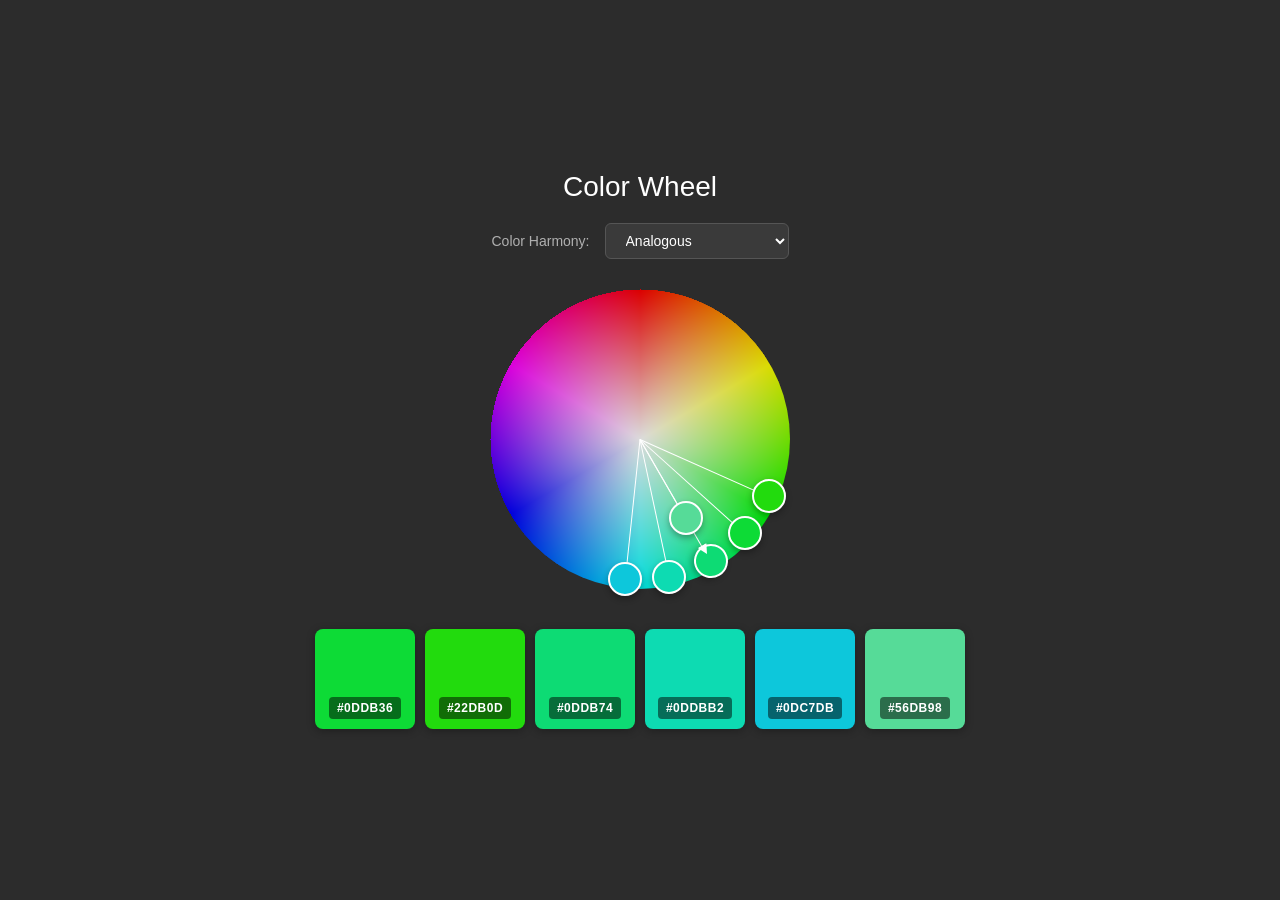
==== index.html @ 3002c6f0 "Initial Commit" ====
<!DOCTYPE html>
<html lang="en">
<head>
    <meta charset="UTF-8">
    <meta name="viewport" content="width=device-width, initial-scale=1.0">
    <title>Color Wheel - Multiple Harmonies</title>
    <link rel="stylesheet" href="styles.css">
</head>
<body>
    <div class="container">
        <h1>Color Wheel</h1>

        <div class="harmony-selector">
            <label for="harmonySelect">Color Harmony:</label>
            <select id="harmonySelect">
                <option value="analogous" selected>Analogous</option>
                <option value="monochromatic">Monochromatic</option>
                <option value="triad">Triad</option>
                <option value="complementary">Complementary</option>
                <option value="split-complementary">Split Complementary</option>
                <option value="square">Square</option>
                <option value="compound">Compound</option>
            </select>
        </div>

        <div class="color-wheel-container">
            <div class="canvas-markers" id="canvasMarkers">
                <canvas id="colorWheel" width="300" height="300"></canvas>
                <!-- Markers and spokes will be dynamically created here -->
            </div>
        </div>

        <div class="color-swatches" id="colorSwatches">
            <!-- Color swatches will be displayed here -->
        </div>
    </div>

    <script src="utils.js"></script>
    <script src="harmony/AnalogousHarmony.js"></script>
    <script src="harmony/MonochromaticHarmony.js"></script>
    <script src="harmony/TriadHarmony.js"></script>
    <script src="harmony/ComplementaryHarmony.js"></script>
    <script src="harmony/SplitComplementaryHarmony.js"></script>
    <script src="harmony/SquareHarmony.js"></script>
    <script src="harmony/CompoundHarmony.js"></script>
    <script src="colorwheel.js"></script>
</body>
</html>
---- styles.css ----
:root {
    --marker-size: 34px;
    --active-marker-size: 34px;
    --marker-border-color: #fff;
    --marker-border-width: 2px;
    --spoke-color: #fff;
}

* {
    box-sizing: border-box;
    margin: 0;
    padding: 0;
}

body {
    font-family: -apple-system, BlinkMacSystemFont, 'Segoe UI', Roboto, Oxygen, Ubuntu, Cantarell, sans-serif;
    background: #2c2c2c;
    color: #fff;
    padding: 20px;
    display: flex;
    justify-content: center;
    align-items: center;
    min-height: 100vh;
}

.container {
    max-width: 800px;
    width: 100%;
}

h1 {
    text-align: center;
    margin-bottom: 20px;
    font-weight: 300;
    font-size: 28px;
}

/* Harmony Selector */
.harmony-selector {
    display: flex;
    justify-content: center;
    align-items: center;
    gap: 15px;
    margin-bottom: 30px;
}

.harmony-selector label {
    font-size: 14px;
    font-weight: 500;
    color: #b0b0b0;
}

.harmony-selector select {
    padding: 8px 16px;
    font-size: 14px;
    background-color: #3a3a3a;
    color: #fff;
    border: 1px solid #555;
    border-radius: 6px;
    cursor: pointer;
    outline: none;
    transition: all 0.2s;
}

.harmony-selector select:hover {
    background-color: #454545;
    border-color: #4fc3db;
}

.harmony-selector select:focus {
    border-color: #4fc3db;
    box-shadow: 0 0 0 2px rgba(79, 195, 219, 0.2);
}

.color-wheel-container {
    display: flex;
    justify-content: center;
    margin-bottom: 40px;
}

.canvas-markers {
    position: relative;
    width: 300px;
    height: 300px;
    cursor: crosshair;
}

#colorWheel {
    position: absolute;
    top: 0;
    left: 0;
    border-radius: 50%;
}

/* Marker Styles */
.marker {
    position: absolute;
    display: flex;
    justify-content: center;
    align-items: center;
    width: var(--marker-size);
    height: var(--marker-size);
    top: 0;
    left: 0;
    border: solid var(--marker-border-width) var(--marker-border-color);
    border-radius: 50%;
    z-index: 1;
    cursor: crosshair;
    pointer-events: auto;
    box-shadow: 0 3px 6px rgba(0, 0, 0, 0.3);
    box-sizing: border-box;
    touch-action: none;
    transition: none;
}

.marker:hover {
    border-color: #4fc3db;
    border-width: 3px;
}

.active-marker {
    z-index: 5;
    width: var(--active-marker-size);
    height: var(--active-marker-size);
}

.base-marker-indicator {
    width: 10px;
    height: 10px;
    position: absolute;
    left: -3px;
    transform: rotate(90deg);
    user-select: none;
    pointer-events: none;
}

/* Spoke Styles */
.spoke {
    position: absolute;
    height: 1px;
    background-color: var(--spoke-color);
    pointer-events: none;
    transform-origin: 0 center;
    z-index: 0;
}

.active-spoke {
    z-index: 4;
}

/* Color Swatches */
.color-swatches {
    display: flex;
    gap: 10px;
    justify-content: center;
    flex-wrap: wrap;
}

.swatch {
    width: 100px;
    height: 100px;
    border-radius: 8px;
    display: flex;
    flex-direction: column;
    justify-content: flex-end;
    align-items: center;
    padding: 10px;
    box-shadow: 0 2px 8px rgba(0, 0, 0, 0.3);
    cursor: pointer;
    transition: transform 0.2s;
}

.swatch:hover {
    transform: translateY(-2px);
    box-shadow: 0 4px 12px rgba(0, 0, 0, 0.4);
}

.swatch-label {
    background: rgba(0, 0, 0, 0.5);
    color: white;
    padding: 4px 8px;
    border-radius: 4px;
    font-size: 12px;
    font-weight: bold;
    letter-spacing: 0.5px;
}

@media (max-width: 640px) {
    .marker {
        width: 40px;
        height: 40px;
    }

    .active-marker {
        width: 40px;
        height: 40px;
    }
}
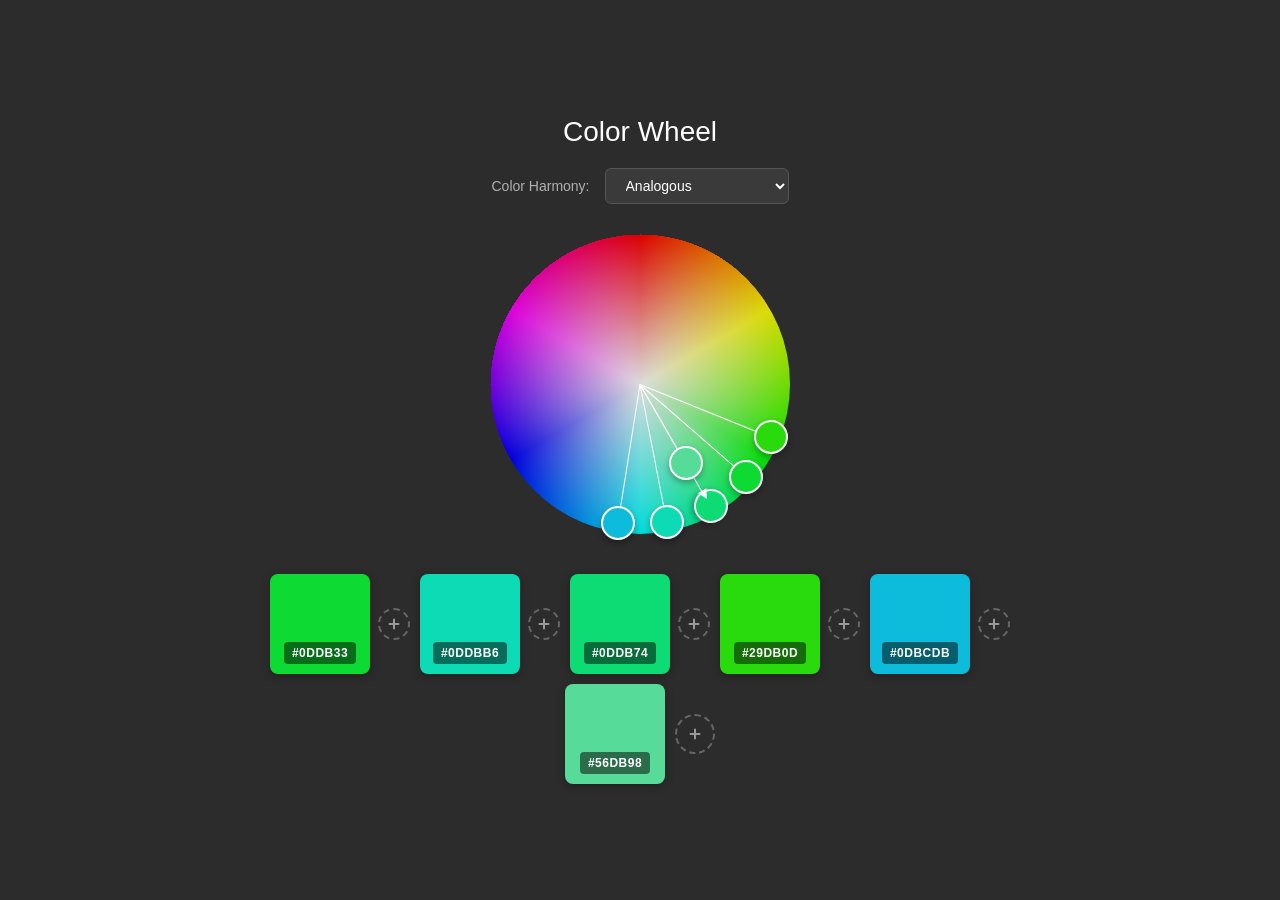
==== commit 382e2275: "added additional markers" ====
--- a/index.html
+++ b/index.html
@@ -36,13 +36,8 @@
     </div>
 
     <script src="utils.js"></script>
-    <script src="harmony/AnalogousHarmony.js"></script>
-    <script src="harmony/MonochromaticHarmony.js"></script>
-    <script src="harmony/TriadHarmony.js"></script>
-    <script src="harmony/ComplementaryHarmony.js"></script>
-    <script src="harmony/SplitComplementaryHarmony.js"></script>
-    <script src="harmony/SquareHarmony.js"></script>
-    <script src="harmony/CompoundHarmony.js"></script>
+    <script src="harmony/MarkerDefinitions.js"></script>
+    <script src="harmony/DynamicHarmony.js"></script>
     <script src="colorwheel.js"></script>
 </body>
 </html>
--- a/styles.css
+++ b/styles.css
@@ -154,9 +154,17 @@
     gap: 10px;
     justify-content: center;
     flex-wrap: wrap;
+    align-items: center;
+}
+
+.swatch-wrapper {
+    display: flex;
+    align-items: center;
+    gap: 8px;
 }
 
 .swatch {
+    position: relative;
     width: 100px;
     height: 100px;
     border-radius: 8px;
@@ -185,6 +193,74 @@
     letter-spacing: 0.5px;
 }
 
+/* Remove Button */
+.remove-swatch-btn {
+    position: absolute;
+    top: 6px;
+    right: 6px;
+    width: 24px;
+    height: 24px;
+    border: none;
+    background: rgba(0, 0, 0, 0.4);
+    border-radius: 50%;
+    cursor: pointer;
+    display: flex;
+    align-items: center;
+    justify-content: center;
+    opacity: 0;
+    transition: opacity 0.2s, background 0.2s;
+    padding: 0;
+}
+
+.swatch:hover .remove-swatch-btn {
+    opacity: 1;
+}
+
+.remove-swatch-btn:hover {
+    background: rgba(255, 0, 0, 0.8);
+}
+
+.remove-swatch-btn svg {
+    width: 12px;
+    height: 12px;
+}
+
+/* Add Button */
+.add-swatch-btn {
+    width: 32px;
+    height: 32px;
+    min-width: 32px;
+    border: 2px dashed #666;
+    background: transparent;
+    border-radius: 50%;
+    cursor: pointer;
+    display: flex;
+    align-items: center;
+    justify-content: center;
+    color: #999;
+    transition: all 0.2s;
+    padding: 0;
+}
+
+.add-swatch-btn:hover {
+    border-color: #4fc3db;
+    color: #4fc3db;
+    background: rgba(79, 195, 219, 0.1);
+    transform: scale(1.1);
+}
+
+.add-swatch-btn.final-add-btn {
+    width: 40px;
+    height: 40px;
+    min-width: 40px;
+    border-width: 2px;
+}
+
+.add-swatch-btn svg {
+    width: 16px;
+    height: 16px;
+}
+
 @media (max-width: 640px) {
     .marker {
         width: 40px;
